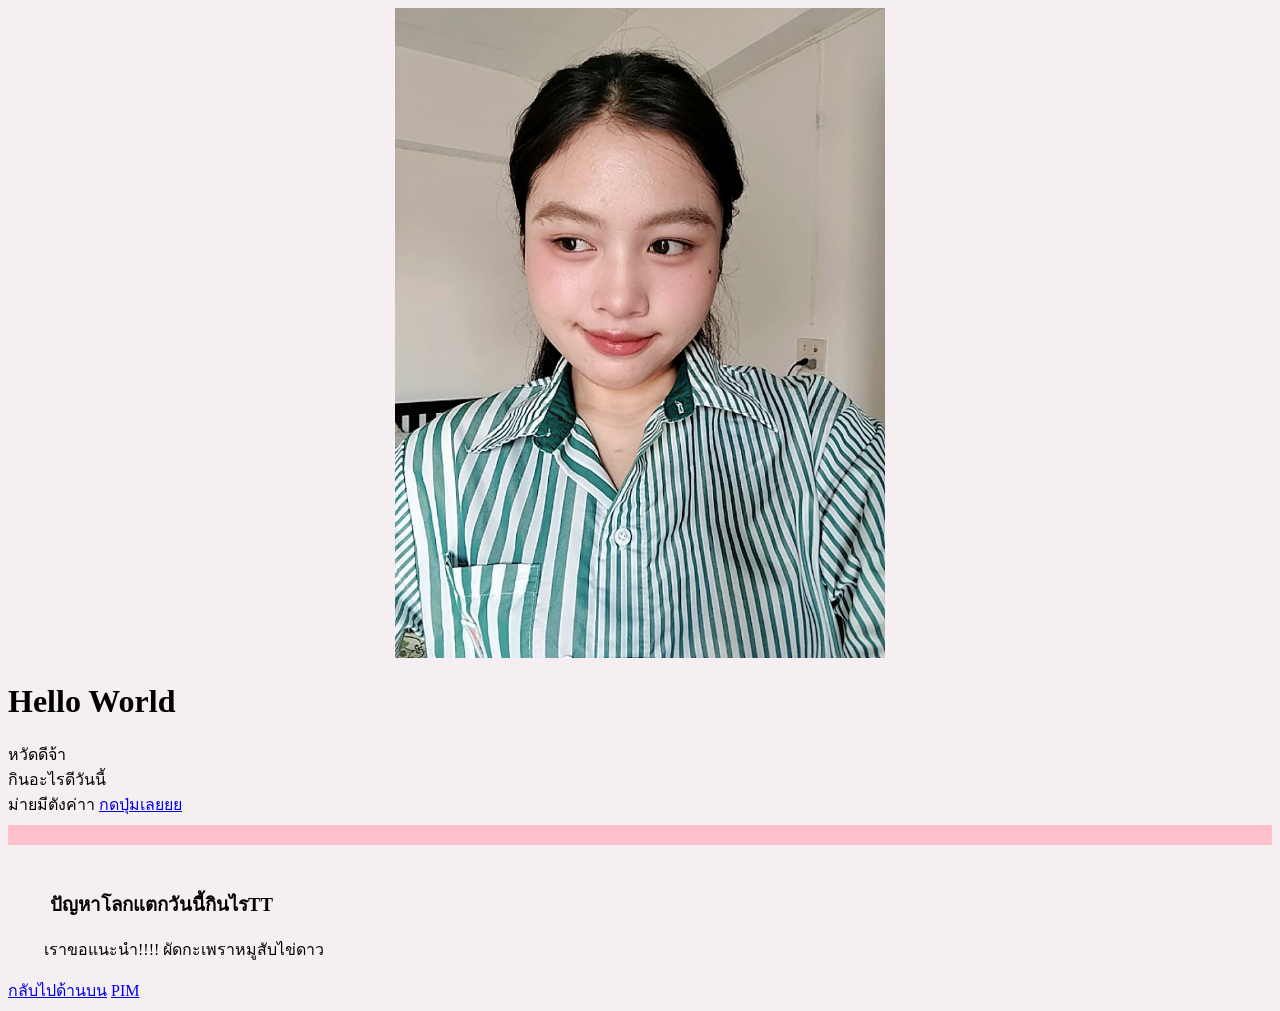
==== index.html @ dc14d29d "Add files via upload" ====
<!DOCTYPE html>
<html lang="en">
<head>
    <meta charset="UTF-8">
    <meta name="viewport" content="width=device-width, initial-scale=1.0">
    <title>Kwan</title>
</head>
<body style="background-color: #F6EFF1;">
    <center><img src = "aomm.jpeg" width="490" height="650" alt="this is aomm image"></center>
    <p style="background-image: url('image/FE=003125.ai');">

    <h1>Hello World</h1>
        หวัดดีจ้า
        <br>กินอะไรดีวันนี้
        
   
    
    <br>ม่ายมีตังค่าา <a href="contact.html">กดปุ่มเลยยย</a>

    <hr style="height:20px; border:none; background-color:#FFC0CB;">




    <!-- หิวข้าวววว -->

       
        <br><h3><p style="text-align: justify;">&emsp;&emsp; ปัญหาโลกแตกวันนี้กินไรTT </p></h3>
        <p style="text-align: justify;">&emsp;&emsp; เราขอแนะนำ!!!! ผัดกะเพราหมูสับไข่ดาว</p>

        <a href="#">กลับไปด้านบน</a>    <a href="http://www.pim.ac.th">PIM</a>


</body>
</html>
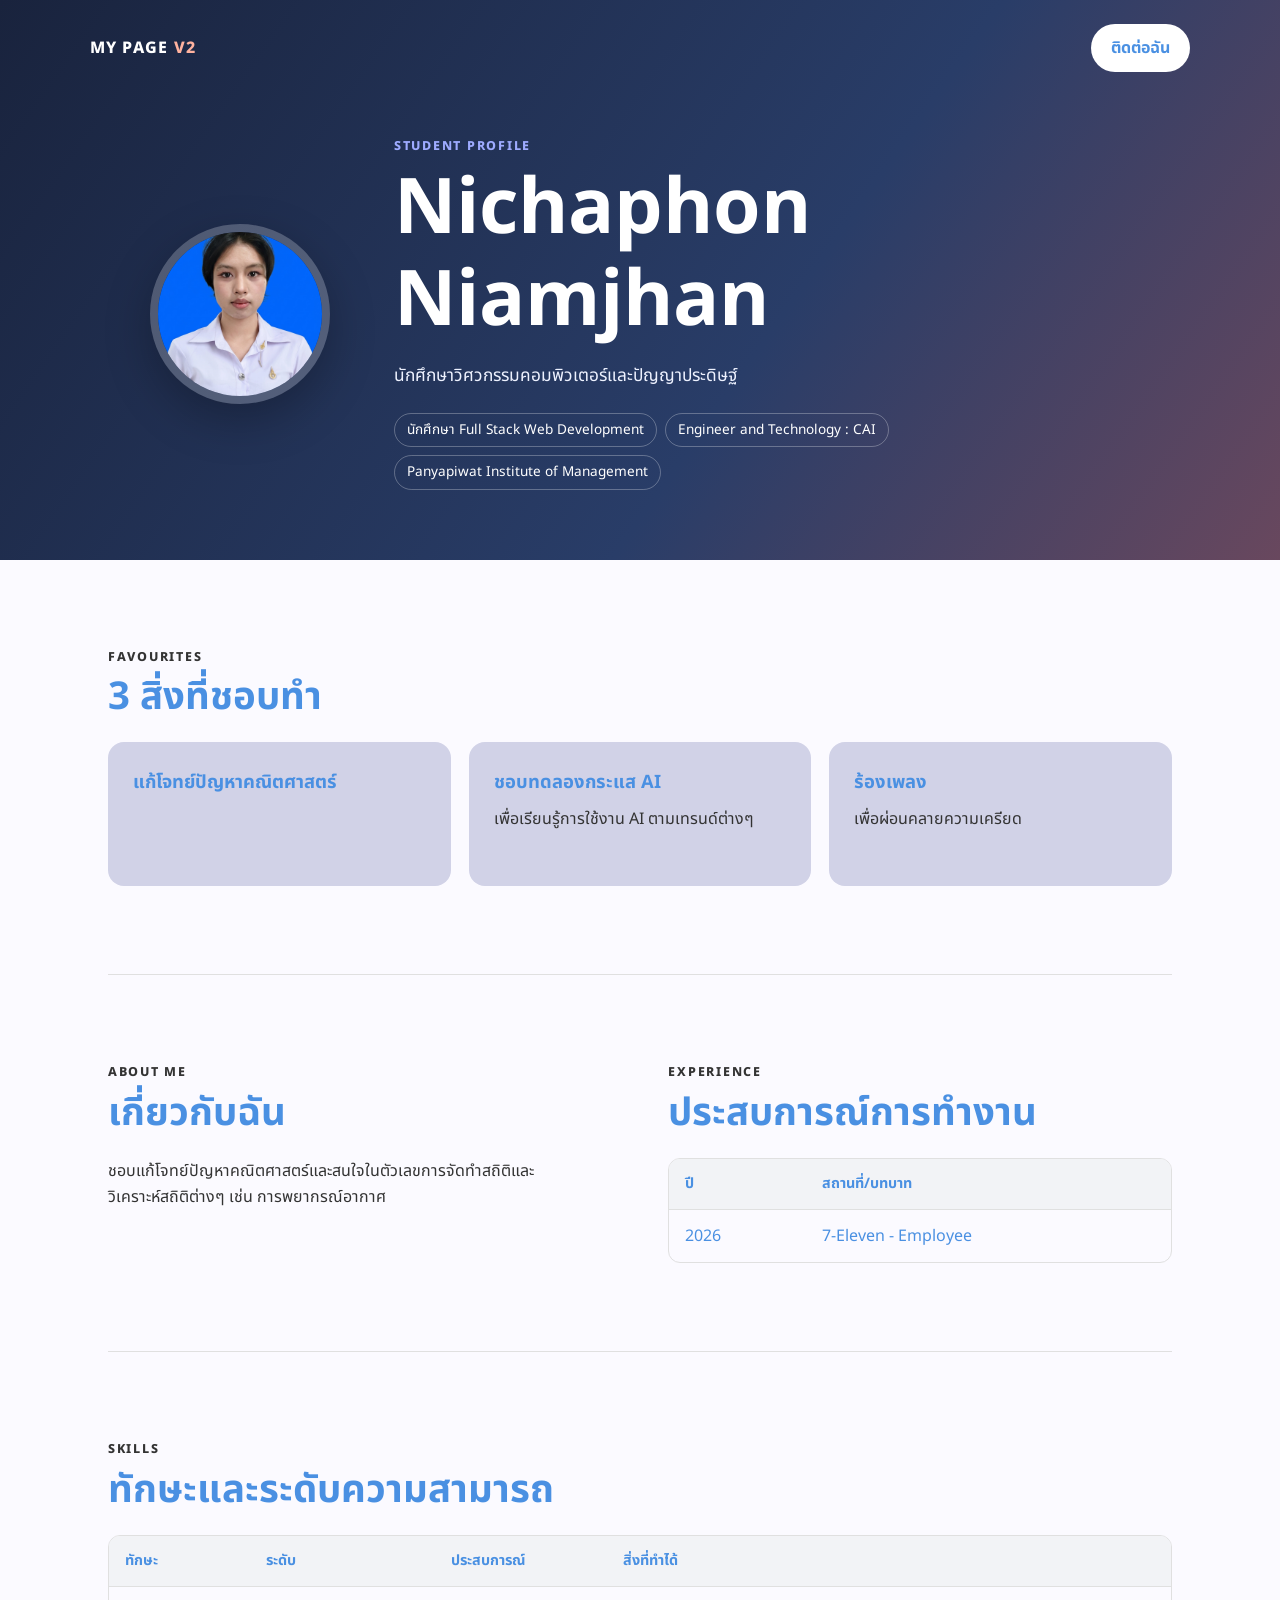
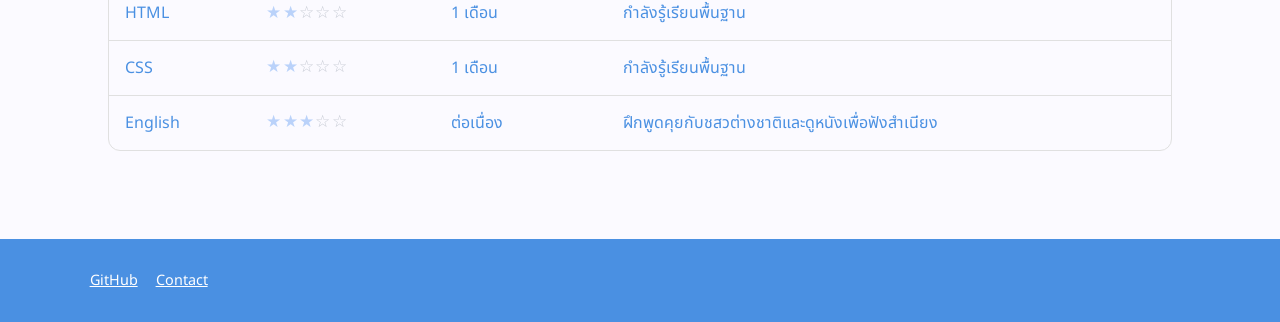
==== commit bb5736d7: "Add files via upload" ====
--- a/index.html
+++ b/index.html
@@ -1,35 +1,88 @@
-<!DOCTYPE html>
-<html lang="en">
-<head>
-    <meta charset="UTF-8">
-    <meta name="viewport" content="width=device-width, initial-scale=1.0">
-    <title>Kwan</title>
-</head>
-<body style="background-color: #F6EFF1;">
-    <center><img src = "aomm.jpeg" width="490" height="650" alt="this is aomm image"></center>
-    <p style="background-image: url('image/FE=003125.ai');">
+<!doctype html>
+<html lang="th">
+  <head>
+    <meta charset="utf-8">
+    <meta name="viewport" content="width=device-width, initial-scale=1">
+    <meta name="description" content="My Page v2 - personal profile">
+    <title>My Page v2 | Profile</title>
+    <link rel="preconnect" href="https://fonts.googleapis.com">
+    <link rel="preconnect" href="https://fonts.gstatic.com" crossorigin>
+    <link href="https://fonts.googleapis.com/css2?family=Noto+Sans+Thai:wght@100..900&display=swap" rel="stylesheet">
+    <link rel="preconnect" href="https://images.unsplash.com">
+    <link rel="stylesheet" href="styles.css">
+    
+  </head>
+  <body>
+    <header class="hero">
+      <nav class="navigation" aria-label="เมนูหลัก">
+        <a class="brand" href="index.html">MY PAGE <span>V2</span></a>
+        <a class="button button-light" href="contact.html">ติดต่อฉัน</a>
+      </nav>
 
-    <h1>Hello World</h1>
-        หวัดดีจ้า
-        <br>กินอะไรดีวันนี้
-        
-   
-    
-    <br>ม่ายมีตังค่าา <a href="contact.html">กดปุ่มเลยยย</a>
+      <div class="hero-content">
+        <img class="profile-photo" src="g1.jpg" alt="รูปโปรไฟล์ตัวอย่างของนักศึกษา">
+        <div>
+          <p class="eyebrow">STUDENT PROFILE</p>
+          <h1>Nichaphon Niamjhan</h1>
+          <p class="intro">นักศึกษาวิศวกรรมคอมพิวเตอร์และปัญญาประดิษฐ์</p>
+          <div class="identity" aria-label="ข้อมูลส่วนตัว">
+            <span>นักศึกษา Full Stack Web Development</span>
+            <span>Engineer and Technology : CAI</span>
+            <span>Panyapiwat Institute of Management</span>
+          </div>
+        </div>
+      </div>
+    </header>
 
-    <hr style="height:20px; border:none; background-color:#FFC0CB;">
+    <main>
+      <section class="section" aria-labelledby="favourites-title">
+        <p class="section-label">FAVOURITES</p>
+        <h2 id="favourites-title">3 สิ่งที่ชอบทำ</h2>
+        <ul class="favourite-list">
+          <li><strong>แก้โจทย์ปัญหาคณิตศาสตร์</strong></span></li>
+          <li><strong>ชอบทดลองกระแส AI</strong><span> เพื่อเรียนรู้การใช้งาน AI ตามเทรนด์ต่างๆ</span></li>
+          <li><strong>ร้องเพลง</strong><span>เพื่อผ่อนคลายความเครียด</span></li>
+        </ul>
+      </section>
 
+      <section class="section two-columns" aria-label="ประวัติและประสบการณ์">
+        <div>
+          <p class="section-label">ABOUT ME</p>
+          <h2>เกี่ยวกับฉัน</h2>
+          <p>ชอบแก้โจทย์ปัญหาคณิตศาสตร์และสนใจในตัวเลขการจัดทำสถิติและวิเคราะห์สถิติต่างๆ เช่น การพยากรณ์อากาศ</p>
+        </div>
+        <div>
+          <p class="section-label">EXPERIENCE</p>
+          <h2>ประสบการณ์การทำงาน</h2>
+          <div class="table-wrap">
+            <table>
+              <thead><tr><th>ปี</th><th>สถานที่/บทบาท</th></tr></thead>
+              <tbody>
+                <tr><td>2026</td><td>7-Eleven - Employee</td></tr>
+              </tbody>
+            </table>
+          </div>
+        </div>
+      </section>
 
+      <section class="section skills-section" aria-labelledby="skills-title">
+        <p class="section-label">SKILLS</p>
+        <h2 id="skills-title">ทักษะและระดับความสามารถ</h2>
+        <div class="table-wrap">
+          <table class="skills-table">
+            <thead><tr><th>ทักษะ</th><th>ระดับ</th><th>ประสบการณ์</th><th>สิ่งที่ทำได้</th></tr></thead>
+            <tbody>
+              <tr><td>HTML</td><td><span class="rating" aria-label="2 จาก 5 ดาว"><span>★★</span>☆☆☆</span></td><td>1 เดือน</td><td>กำลังรู้เรียนพื้นฐาน</td></tr>
+              <tr><td>CSS</td><td><span class="rating" aria-label="2 จาก 5 ดาว"><span>★★</span>☆☆☆</span></td><td>1 เดือน</td><td>กำลังรู้เรียนพื้นฐาน</td></tr>
+              <tr><td>English</td><td><span class="rating" aria-label="3 จาก 5 ดาว"><span>★★★</span>☆☆</span></td><td>ต่อเนื่อง</td><td>ฝึกพูดคุยกับชสวต่างชาติและดูหนังเพื่อฟังสำเนียง</td></tr>
+            </tbody>
+          </table>
+        </div>
+      </section>
+    </main>
 
-
-    <!-- หิวข้าวววว -->
-
-       
-        <br><h3><p style="text-align: justify;">&emsp;&emsp; ปัญหาโลกแตกวันนี้กินไรTT </p></h3>
-        <p style="text-align: justify;">&emsp;&emsp; เราขอแนะนำ!!!! ผัดกะเพราหมูสับไข่ดาว</p>
-
-        <a href="#">กลับไปด้านบน</a>    <a href="http://www.pim.ac.th">PIM</a>
-
-
-</body>
+    <footer>
+      <div><a href="https://github.com/ZentiaLAB/" target="_blank" rel="noreferrer">GitHub</a><a href="contact.html">Contact</a></div>
+    </footer>
+  </body>
 </html>
--- a/styles.css
+++ b/styles.css
@@ -0,0 +1,346 @@
+:root {
+  --ink: #4a90e2;
+  --paper: lch(98.47% 2.59 298.12);
+  --accent: hwb(218 73% 2%);
+  --warm: lab(84.48% 2.69 -10.8);
+  --muted: #333;
+  --line: #e0e0e0;
+}
+
+* {
+  box-sizing: border-box;
+}
+
+html {
+  scroll-behavior: smooth;
+}
+
+body {
+  margin: 0;
+  background: var(--paper);
+  color: var(--ink);
+  line-height: 1.65;
+  font-family: "Noto Sans Thai", sans-serif;
+}
+
+a {
+  color: inherit;
+}
+
+.hero {
+  min-height: 440px;
+  padding: 24px clamp(24px, 7vw, 112px) 70px;
+  background: linear-gradient(125deg, #19233d 0%, #293d68 60%, #e85d4a 180%);
+  color: #fff;
+}
+
+.navigation {
+  display: flex;
+  align-items: center;
+  justify-content: space-between;
+  gap: 20px;
+  max-width: 1120px;
+  margin: 0 auto;
+}
+
+.brand {
+  color: #fff;
+  font-weight: 800;
+  letter-spacing: .08em;
+  text-decoration: none;
+}
+
+.brand span {
+  color: #ffb29f;
+}
+
+.button {
+  display: inline-block;
+  border: 0;
+  border-radius: 999px;
+  background: var(--accent);
+  color: #fff;
+  cursor: pointer;
+  font: inherit;
+  font-weight: 700;
+  padding: 11px 20px;
+  text-decoration: none;
+  transition: transform .2s ease, background .2s ease;
+}
+
+.button:hover {
+  background: hsl(249, 73%, 26%);
+  transform: translateY(-2px);
+}
+
+.button-light {
+  background: #fff;
+  color: var(--ink);
+}
+
+.hero-content {
+  display: flex;
+  align-items: center;
+  gap: clamp(28px, 5vw, 70px);
+  max-width: 980px;
+  margin: 65px auto 0;
+}
+
+.profile-photo {
+  width: 180px;
+  height: 180px;
+  flex: 0 0 180px;
+  object-fit: cover;
+  border: 8px solid rgba(255, 255, 255, .22);
+  border-radius: 50%;
+  box-shadow: 0 16px 45px rgba(0, 0, 0, .25);
+}
+
+.eyebrow,
+.section-label {
+  margin: 0 0 6px;
+  color: var(--accent);
+  font-size: .78rem;
+  font-weight: 800;
+  letter-spacing: .14em;
+}
+
+.hero .eyebrow {
+  color: hsl(232, 100%, 81%);
+}
+
+h1,
+h2 {
+  font-family: "Noto Sans Thai", sans-serif;
+  line-height: 1.2;
+}
+
+h1 {
+  margin: 0;
+  font-size: clamp(2.6rem, 6vw, 4.8rem);
+}
+
+h2 {
+  margin: 0 0 22px;
+  font-size: clamp(1.8rem, 3vw, 2.45rem);
+}
+
+.intro {
+  max-width: 650px;
+  margin: 14px 0;
+  color: #eef2ff;
+  font-size: 1.08rem;
+}
+
+.identity {
+  display: flex;
+  flex-wrap: wrap;
+  gap: 8px;
+  margin-top: 22px;
+}
+
+.identity span {
+  border: 1px solid rgba(255, 255, 255, .28);
+  border-radius: 99px;
+  padding: 5px 12px;
+  font-size: .85rem;
+}
+
+main {
+  max-width: 1120px;
+  margin: 0 auto;
+  padding: 0 28px;
+}
+
+.section {
+  padding: 88px 0;
+  border-bottom: 1px solid var(--line);
+}
+
+.favourite-list {
+  display: grid;
+  grid-template-columns: repeat(3, 1fr);
+  gap: 18px;
+  margin: 0;
+  padding: 0;
+  list-style: none;
+}
+
+.favourite-list li {
+  min-height: 144px;
+  padding: 25px;
+  background: var(--warm);
+  border-radius: 16px;
+}
+
+.favourite-list strong,
+.favourite-list span {
+  display: block;
+}
+
+.favourite-list strong {
+  margin-bottom: 8px;
+  font-size: 1.15rem;
+}
+
+.favourite-list span,
+.section p {
+  color: var(--muted);
+}
+
+.two-columns {
+  display: grid;
+  grid-template-columns: 1fr 1.1fr;
+  gap: clamp(38px, 8vw, 105px);
+}
+
+.table-wrap {
+  overflow-x: auto;
+  border: 1px solid var(--line);
+  border-radius: 12px;
+}
+
+table {
+  width: 100%;
+  border-collapse: collapse;
+  min-width: 450px;
+}
+
+th,
+td {
+  padding: 13px 16px;
+  border-bottom: 1px solid var(--line);
+  text-align: left;
+}
+
+th {
+  background: #f2f3f6;
+  color: var(--ink);
+  font-size: .9rem;
+}
+
+tbody tr:last-child td {
+  border-bottom: 0;
+}
+
+.rating {
+  color: #c7cbd4;
+  font-size: 1.05rem;
+  letter-spacing: .08em;
+  white-space: nowrap;
+}
+
+.rating span {
+  color: var(--accent);
+}
+
+.skills-section {
+  border-bottom: 0;
+}
+
+footer {
+  display: flex;
+  justify-content: space-between;
+  gap: 20px;
+  padding: 30px clamp(24px, 7vw, 112px);
+  background: var(--ink);
+  color: #dce5ff;
+  font-size: .9rem;
+}
+
+footer p {
+  margin: 0;
+}
+
+footer div {
+  display: flex;
+  gap: 18px;
+}
+
+footer a {
+  color: #fff;
+}
+
+.simple-header {
+  padding: 24px clamp(24px, 7vw, 112px);
+  background: var(--ink);
+}
+
+.text-link {
+  color: #fff;
+  text-decoration: none;
+}
+
+.contact-main {
+  display: grid;
+  min-height: calc(100vh - 161px);
+  place-items: center;
+  padding: 72px 28px;
+}
+
+.contact-card {
+  width: min(100%, 650px);
+  padding: clamp(30px, 6vw, 60px);
+  background: #fff;
+  border: 1px solid var(--line);
+  border-radius: 20px;
+  box-shadow: 0 20px 55px rgba(25, 35, 61, .10);
+}
+
+.contact-card p {
+  color: var(--muted);
+}
+
+form {
+  display: grid;
+  gap: 8px;
+  margin-top: 30px;
+}
+
+label {
+  font-weight: 700;
+  margin-top: 8px;
+}
+
+input,
+textarea {
+  width: 100%;
+  border: 1px solid #cfd4dd;
+  border-radius: 8px;
+  color: var(--ink);
+  font: inherit;
+  padding: 11px 12px;
+}
+
+input:focus,
+textarea:focus {
+  outline: 3px solid #f7c2b8;
+  border-color: var(--accent);
+}
+
+form .button {
+  justify-self: start;
+  margin-top: 14px;
+}
+
+@media (max-width: 720px) {
+
+  .hero-content,
+  .two-columns {
+    grid-template-columns: 1fr;
+    flex-direction: column;
+    align-items: flex-start;
+  }
+
+  .favourite-list {
+    grid-template-columns: 1fr;
+  }
+
+  .hero {
+    padding-bottom: 55px;
+  }
+
+  footer {
+    flex-direction: column;
+  }
+}
